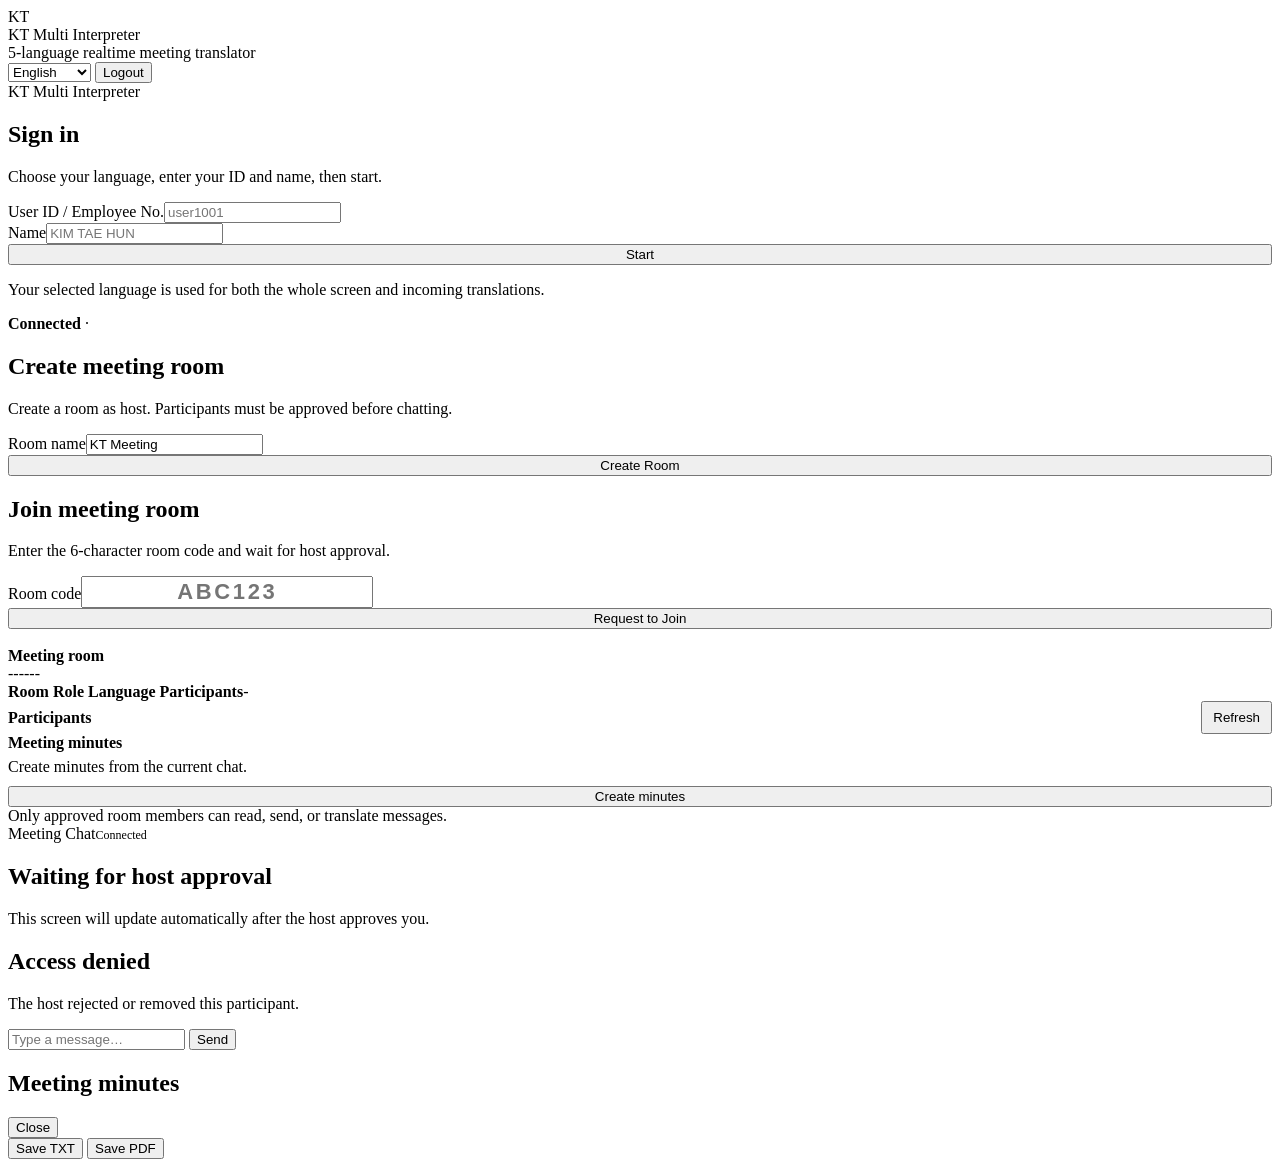
==== index.html @ 91f109a0 "Add GitHub Pages app shell" ====
<!doctype html>
<html lang="en">
<head>
<meta charset="utf-8">
<meta name="viewport" content="width=device-width,initial-scale=1">
<title>KT Multi Interpreter - Minutes</title>
<meta name="theme-color" content="#111827">
<meta name="application-name" content="KT Multi Interpreter">
<link rel="stylesheet" href="styles.css">
</head>
<body>
<div class="app">
  <header class="topbar">
    <div class="brand">
      <div class="logo">KT</div>
      <div><div class="brand-title">KT Multi Interpreter</div><div id="tagline" class="brand-sub">5-language realtime meeting translator</div></div>
    </div>
    <div class="top-actions">
      <select id="uiLang" aria-label="Language">
        <option value="en">English</option>
        <option value="ko">한국어</option>
        <option value="vi">Tiếng Việt</option>
        <option value="zh">简体中文</option>
        <option value="ja">日本語</option>
      </select>
      <button id="logoutBtn" class="btn light hidden">Logout</button>
    </div>
  </header>

  <main id="loginView" class="page">
    <section class="card login-card">
      <div class="muted">KT Multi Interpreter</div>
      <h1 id="loginTitle">Sign in</h1>
      <p id="loginDesc" class="muted">Choose your language, enter your ID and name, then start.</p>
      <div class="row"><label id="idLabel" for="loginId">User ID / Employee No.</label><input id="loginId" maxlength="40" placeholder="user1001"></div>
      <div class="row"><label id="nameLabel" for="displayName">Name</label><input id="displayName" maxlength="80" placeholder="KIM TAE HUN"></div>
      <button id="startBtn" class="btn" style="width:100%">Start</button>
      <div id="loginStatus" class="status"></div>
      <p id="loginNote" class="note">Your selected language is used for both the whole screen and incoming translations.</p>
    </section>
  </main>

  <main id="lobbyView" class="page hidden">
    <div class="profile-box"><strong id="welcomeTitle">Connected</strong> · <span id="profileText"></span></div>
    <div class="lobby-grid">
      <section class="card action-card">
        <h2 id="createTitle">Create meeting room</h2>
        <p id="createDesc">Create a room as host. Participants must be approved before chatting.</p>
        <div class="row"><label id="roomNameLabel" for="roomName">Room name</label><input id="roomName" maxlength="120" value="KT Meeting"></div>
        <button id="createBtn" class="btn blue" style="width:100%">Create Room</button>
        <div id="createStatus" class="status"></div>
      </section>
      <section class="card action-card">
        <h2 id="joinTitle">Join meeting room</h2>
        <p id="joinDesc">Enter the 6-character room code and wait for host approval.</p>
        <div class="row"><label id="codeLabel" for="roomCodeInput">Room code</label><input id="roomCodeInput" maxlength="6" style="text-transform:uppercase;letter-spacing:.12em;font-size:22px;font-weight:900;text-align:center" placeholder="ABC123"></div>
        <button id="joinBtn" class="btn green" style="width:100%">Request to Join</button>
        <div id="joinStatus" class="status"></div>
      </section>
    </div>
  </main>

  <main id="roomView" class="page hidden" style="padding-top:18px">
    <section class="card room-layout">
      <aside class="sidebar">
        <div class="side-section">
          <strong id="roomInfoTitle">Meeting room</strong>
          <div id="roomCodeOut" class="room-code">------</div>
          <div class="kv">
            <b id="roomLabel">Room</b><span id="roomNameOut"></span>
            <b id="roleLabel">Role</b><span id="roleOut"></span>
            <b id="languageLabel">Language</b><span id="languageOut"></span>
            <b id="countLabel">Participants</b><span id="countOut">-</span>
          </div>
        </div>

        <div id="hostMembersSection" class="side-section hidden">
          <div style="display:flex;justify-content:space-between;align-items:center;gap:8px">
            <strong id="participantsTitle">Participants</strong>
            <button id="refreshMembersBtn" class="btn light" style="padding:7px 10px">Refresh</button>
          </div>
          <div id="memberList"></div>
          <div id="memberStatus" class="status"></div>
        </div>

        <div id="minutesSection" class="side-section minutes-card hidden">
          <strong id="minutesTitle">Meeting minutes</strong>
          <div class="note" id="minutesNote" style="margin-top:6px">Create minutes from the current chat.</div>
          <button id="minutesBtn" class="btn blue" style="width:100%;margin-top:10px">Create minutes</button>
          <div id="minutesStatus" class="status"></div>
        </div>

        <div class="side-section">
          <div id="securityNote" class="note">Only approved room members can read, send, or translate messages.</div>
        </div>
      </aside>

      <section class="chat-pane">
        <div class="chat-head"><span id="chatTitle">Meeting Chat</span><span id="connectionText" class="muted" style="font-size:12px">Connected</span></div>

        <div id="waitingView" class="waiting hidden">
          <div class="wait-box">
            <h2 id="waitingTitle">Waiting for host approval</h2>
            <p id="waitingDesc" class="muted">This screen will update automatically after the host approves you.</p>
          </div>
        </div>

        <div id="blockedView" class="waiting hidden">
          <div class="wait-box danger-box">
            <h2 id="blockedTitle">Access denied</h2>
            <p id="blockedDesc" class="muted">The host rejected or removed this participant.</p>
          </div>
        </div>

        <div id="chat" class="chat"></div>
        <div id="composer" class="composer hidden">
          <input id="messageInput" maxlength="4000" placeholder="Type a message…">
          <button id="sendBtn" class="btn">Send</button>
        </div>
      </section>
    </section>
  </main>
</div>

<div id="minutesModal" class="minutes-modal hidden">
  <section class="minutes-panel">
    <div class="minutes-head">
      <div>
        <h2 id="minutesModalTitle">Meeting minutes</h2>
        <div id="minutesMeta" class="minutes-meta"></div>
      </div>
      <button id="minutesCloseBtn" class="minutes-close">Close</button>
    </div>
    <div id="minutesContent"></div>
    <div class="minutes-actions">
      <button id="saveTxtBtn" class="btn light">Save TXT</button>
      <button id="savePdfBtn" class="btn">Save PDF</button>
    </div>
  </section>
</div>

<script src="config.js"></script>
<script src="room.js"></script>
<script src="chat.js"></script>
<script src="app-extra.js"></script>
</body>
</html>
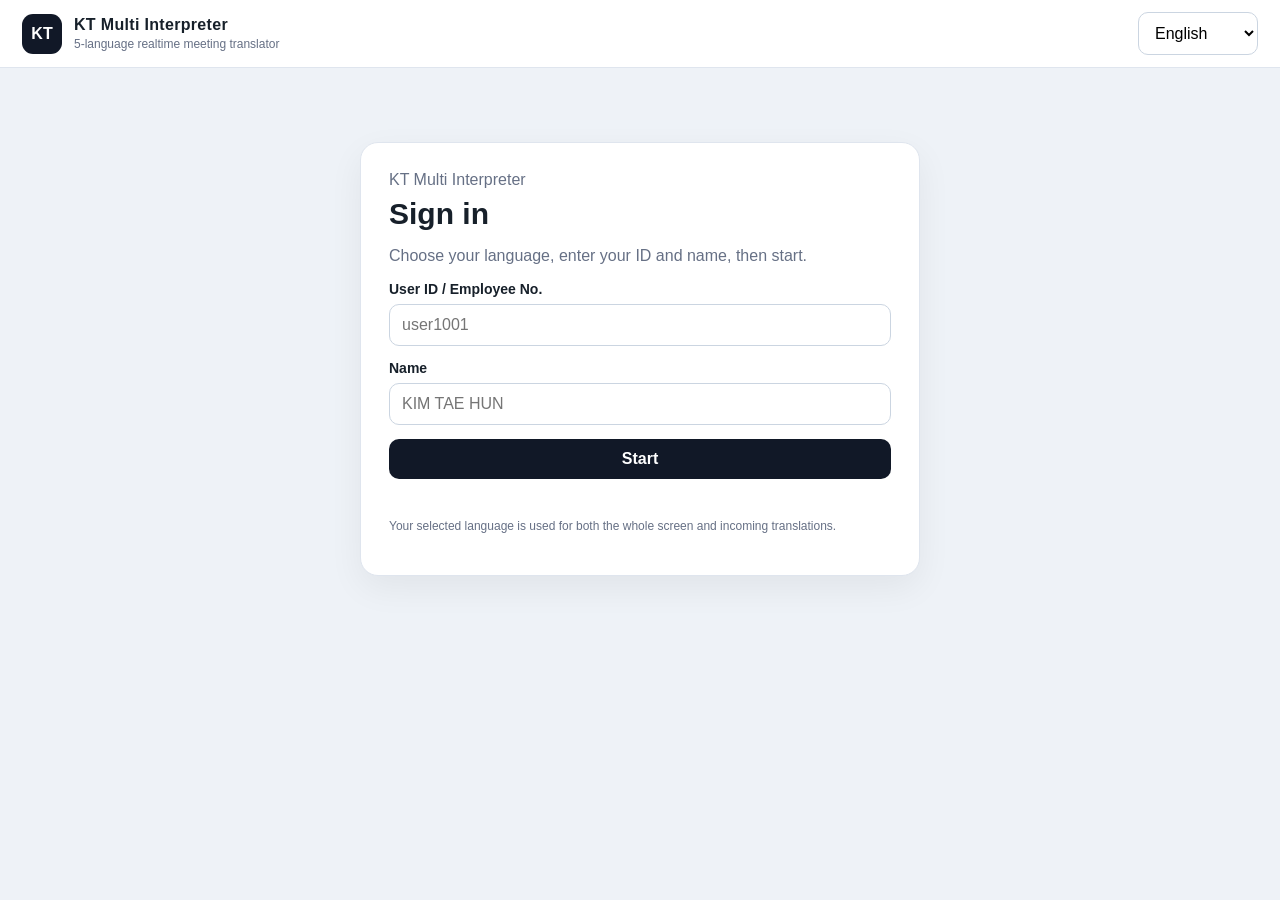
==== commit 8f465045: "Enable Android native meeting-minutes export" ====
--- a/index.html
+++ b/index.html
@@ -143,5 +143,6 @@
 <script src="room.js"></script>
 <script src="chat.js"></script>
 <script src="app-extra.js"></script>
+<script src="android-bridge.js"></script>
 </body>
 </html>
--- a/styles.css
+++ b/styles.css
@@ -0,0 +1,99 @@
+:root{font-family:Arial,"Malgun Gothic","Noto Sans KR","Noto Sans",sans-serif;background:#eef2f7;color:#17202a}
+*{box-sizing:border-box}
+body{margin:0;min-height:100vh;background:#eef2f7}
+button,input,select{font:inherit}
+button{cursor:pointer}
+.hidden{display:none!important}
+.app{min-height:100vh;display:flex;flex-direction:column}
+.topbar{height:68px;background:#fff;border-bottom:1px solid #dfe5ee;display:flex;align-items:center;justify-content:space-between;padding:0 22px;gap:16px;position:sticky;top:0;z-index:5}
+.brand{display:flex;align-items:center;gap:12px}
+.logo{width:40px;height:40px;border-radius:11px;background:#111827;color:white;display:grid;place-items:center;font-weight:900}
+.brand-title{font-weight:900;letter-spacing:.02em}
+.brand-sub{font-size:12px;color:#667085;margin-top:3px}
+.top-actions{display:flex;align-items:center;gap:8px}
+select,input{border:1px solid #cbd5e1;border-radius:10px;background:white;padding:11px 12px}
+.btn{border:0;border-radius:10px;padding:11px 15px;background:#111827;color:#fff;font-weight:800}
+.btn.light{background:#eef2f7;color:#111827}
+.btn.green{background:#087443}
+.btn.red{background:#b42318}
+.btn.blue{background:#175cd3}
+.btn:disabled{opacity:.55;cursor:not-allowed}
+.page{width:min(1180px,100%);margin:0 auto;padding:28px}
+.card{background:#fff;border:1px solid #dfe5ee;border-radius:18px;box-shadow:0 12px 35px rgba(0,0,0,.06)}
+.login-card{width:min(560px,100%);margin:46px auto;padding:28px}
+h1{font-size:30px;margin:8px 0}
+h2{font-size:20px;margin:0}
+.muted{color:#667085}
+.row{display:grid;gap:7px;margin:14px 0}
+label{font-size:14px;font-weight:800}
+.status{font-size:13px;min-height:18px;margin-top:8px}.status.ok{color:#087443}.status.err{color:#b42318}
+.profile-box{padding:14px;border-radius:12px;background:#ecfdf3;border:1px solid #abefc6;margin-bottom:16px}
+.lobby-grid{display:grid;grid-template-columns:1fr 1fr;gap:18px}
+.action-card{padding:22px}
+.action-card p{color:#667085;line-height:1.5}
+.room-layout{display:grid;grid-template-columns:320px 1fr;gap:0;min-height:calc(100vh - 124px);overflow:hidden}
+.sidebar{background:#fff;border-right:1px solid #dfe5ee;padding:18px;overflow:auto}
+.chat-pane{display:flex;flex-direction:column;min-width:0;min-height:0;background:#f4f1ea}
+.side-section{border:1px solid #e4e7ec;border-radius:14px;padding:14px;margin-bottom:14px;background:#fafbfc}
+.room-code{font-size:30px;font-weight:900;letter-spacing:.14em;color:#175cd3;text-align:center;padding:10px 0}
+.kv{display:grid;grid-template-columns:105px 1fr;gap:6px 10px;font-size:13px}.kv b{color:#475467}
+.member{border:1px solid #e4e7ec;background:#fff;border-radius:11px;padding:10px;margin-top:9px}
+.member-top{display:flex;justify-content:space-between;gap:8px;align-items:center}
+.member-meta{font-size:12px;color:#667085;margin-top:3px}
+.member-actions{display:grid;grid-template-columns:1fr 1fr;gap:7px;margin-top:8px}
+.badge{font-size:11px;border-radius:999px;padding:3px 8px;font-weight:800}
+.badge.pending{background:#fff4e5;color:#b54708}.badge.approved{background:#ecfdf3;color:#087443}
+.chat-head{height:58px;background:#fff;border-bottom:1px solid #e4e7ec;display:flex;align-items:center;justify-content:space-between;padding:0 18px;font-weight:900}
+.chat{flex:1;overflow:auto;padding:18px;min-height:420px}
+.msg{display:flex;margin:10px 0}.msg.mine{justify-content:flex-end}
+.bubble{max-width:72%;background:#fff;border-radius:14px;padding:10px 12px;box-shadow:0 1px 2px rgba(0,0,0,.08)}
+.mine .bubble{background:#fee500}
+.speaker{font-size:12px;font-weight:900;margin-bottom:4px}
+.original{font-size:11px;color:#667085;border-top:1px solid rgba(0,0,0,.1);margin-top:7px;padding-top:6px}
+.time{font-size:11px;color:#667085;margin-top:5px}
+.composer{background:#fff;border-top:1px solid #e4e7ec;padding:12px;display:grid;grid-template-columns:1fr auto;gap:8px}
+.composer input{width:100%}
+.waiting{display:grid;place-items:center;text-align:center;flex:1;padding:40px}
+.wait-box{background:#fffaeb;border:1px solid #fedf89;border-radius:16px;padding:26px;width:min(480px,90%)}
+.ok-box{background:#ecfdf3;border:1px solid #abefc6}
+.danger-box{background:#fef3f2;border:1px solid #fecdca}
+.note{font-size:12px;color:#667085;line-height:1.5}
+@media(max-width:820px){
+ .page{padding:14px}.lobby-grid{grid-template-columns:1fr}.room-layout{grid-template-columns:1fr;min-height:calc(100vh - 96px)}
+ .sidebar{border-right:0;border-bottom:1px solid #dfe5ee;max-height:360px}.chat{min-height:390px}.bubble{max-width:86%}
+ .topbar{padding:0 12px}.brand-sub{display:none}
+}
+
+.minutes-card{margin-top:14px}
+.minutes-actions{display:grid;grid-template-columns:1fr 1fr;gap:8px;margin-top:10px}
+.minutes-modal{position:fixed;inset:0;background:rgba(15,23,42,.46);z-index:1000;display:grid;place-items:center;padding:16px}
+.minutes-panel{width:min(760px,100%);max-height:90dvh;overflow:auto;background:#fff;border-radius:18px;padding:20px;box-shadow:0 20px 50px rgba(0,0,0,.25)}
+.minutes-head{display:flex;align-items:center;justify-content:space-between;gap:12px;margin-bottom:12px}
+.minutes-close{border:0;background:#eef2f7;border-radius:10px;padding:8px 11px;font-weight:800}
+.minutes-section{margin-top:16px}
+.minutes-section h3{font-size:15px;margin:0 0 7px}
+.minutes-section p,.minutes-section li{font-size:14px;line-height:1.55}
+.minutes-section ul{margin:6px 0 0;padding-left:20px}
+.minutes-meta{font-size:12px;color:#667085;line-height:1.5}
+@media(max-width:820px){
+  html,body{height:100%}
+  body{min-height:100dvh}
+  #roomView{padding-bottom:0!important}
+  .room-layout{min-height:calc(100dvh - 96px)}
+  .chat-pane{min-height:0}
+  .chat{min-height:0;flex:1}
+  .composer{
+    position:sticky;
+    bottom:0;
+    z-index:30;
+    padding:8px 10px calc(8px + env(safe-area-inset-bottom));
+    background:#fff;
+  }
+  .composer input{
+    min-width:0;
+    font-size:16px;
+    padding:12px 13px;
+  }
+  .composer .btn{white-space:nowrap;padding:11px 14px}
+  .minutes-panel{max-height:86dvh;border-radius:15px;padding:16px}
+}
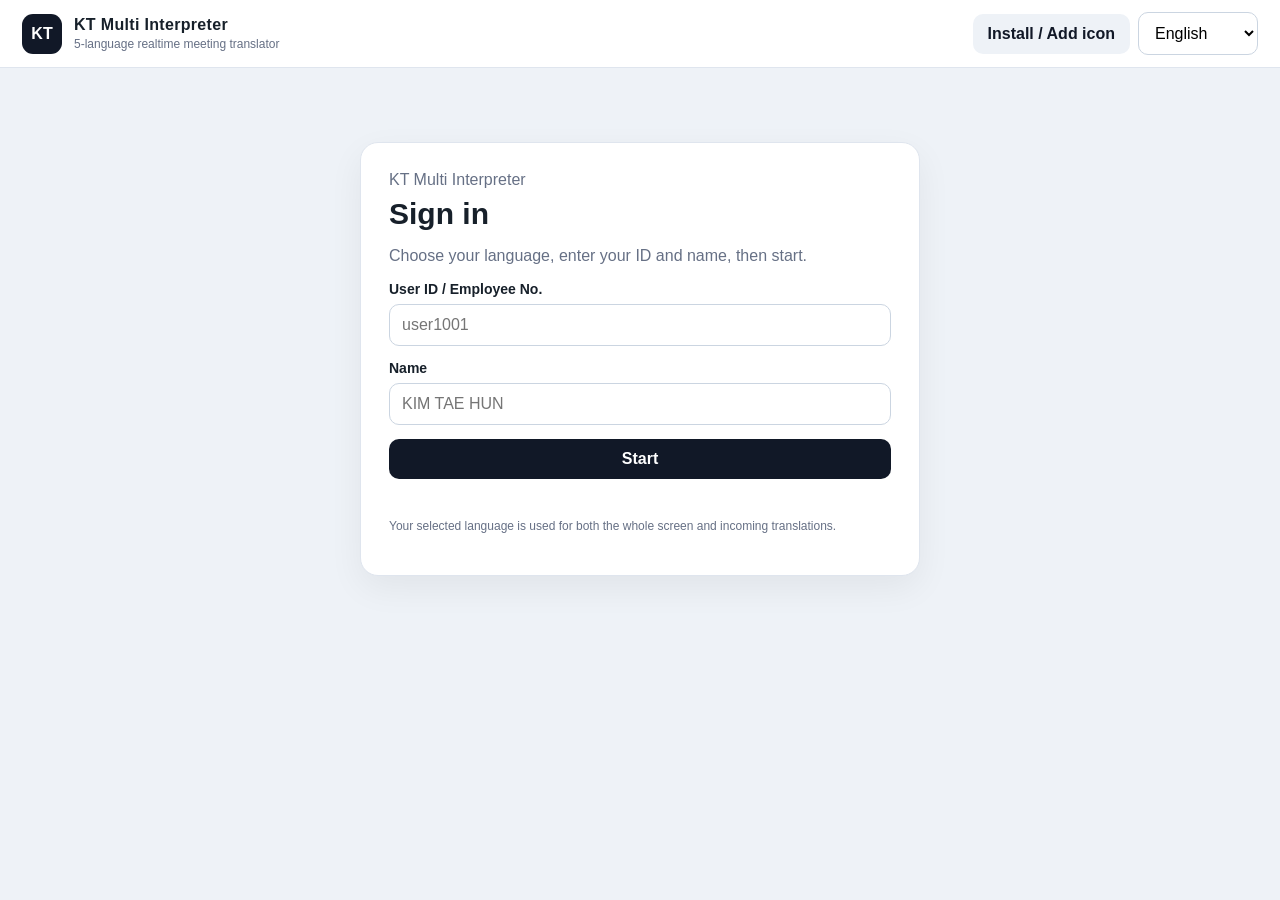
==== commit 928acb0f: "Enable installable PWA experience" ====
--- a/index.html
+++ b/index.html
@@ -2,10 +2,17 @@
 <html lang="en">
 <head>
 <meta charset="utf-8">
-<meta name="viewport" content="width=device-width,initial-scale=1">
-<title>KT Multi Interpreter - Minutes</title>
+<meta name="viewport" content="width=device-width,initial-scale=1,viewport-fit=cover">
+<title>KT Multi Interpreter</title>
 <meta name="theme-color" content="#111827">
 <meta name="application-name" content="KT Multi Interpreter">
+<meta name="mobile-web-app-capable" content="yes">
+<meta name="apple-mobile-web-app-capable" content="yes">
+<meta name="apple-mobile-web-app-status-bar-style" content="default">
+<meta name="apple-mobile-web-app-title" content="KT Interpreter">
+<link rel="manifest" href="manifest.webmanifest">
+<link rel="apple-touch-icon" href="icons/kt-icon-192.png">
+<link rel="icon" type="image/png" sizes="192x192" href="icons/kt-icon-192.png">
 <link rel="stylesheet" href="styles.css">
 </head>
 <body>
@@ -16,6 +23,7 @@
       <div><div class="brand-title">KT Multi Interpreter</div><div id="tagline" class="brand-sub">5-language realtime meeting translator</div></div>
     </div>
     <div class="top-actions">
+      <button id="installPwaBtn" class="btn light pwa-install">Install / Add icon</button>
       <select id="uiLang" aria-label="Language">
         <option value="en">English</option>
         <option value="ko">한국어</option>
@@ -139,10 +147,19 @@
   </section>
 </div>
 
+<div id="pwaHelp" class="minutes-modal hidden">
+  <section class="pwa-help-panel">
+    <h2 id="pwaHelpTitle">Install app</h2>
+    <p id="pwaHelpText" class="pwa-help-text"></p>
+    <button id="pwaHelpClose" class="btn" style="width:100%">OK</button>
+  </section>
+</div>
+
 <script src="config.js"></script>
 <script src="room.js"></script>
 <script src="chat.js"></script>
 <script src="app-extra.js"></script>
 <script src="android-bridge.js"></script>
+<script src="pwa.js"></script>
 </body>
 </html>
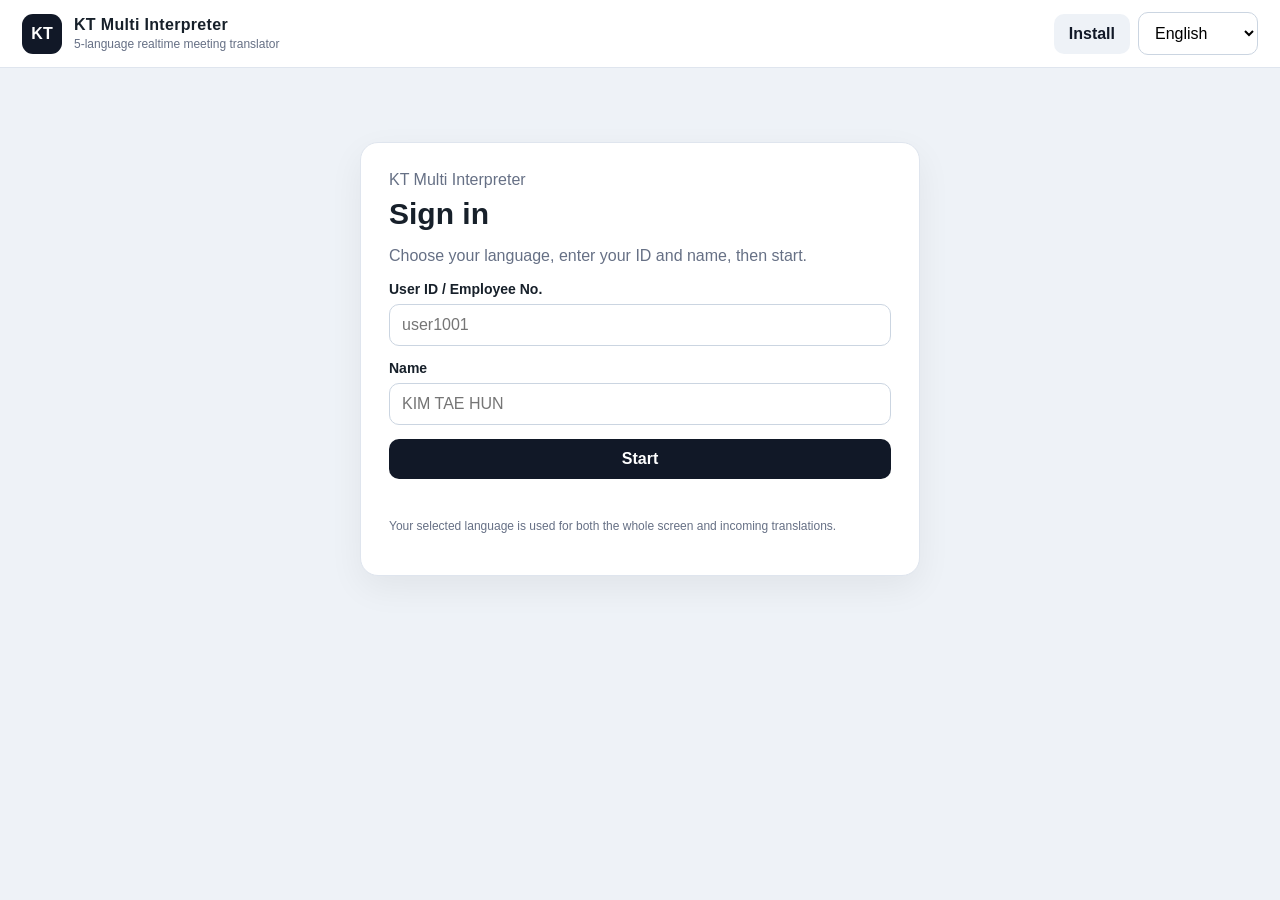
==== commit cc5f9e6b: "Fix mobile language rendering and refresh app assets" ====
--- a/index.html
+++ b/index.html
@@ -1,8 +1,10 @@
 <!doctype html>
-<html lang="en">
+<html lang="en" class="notranslate" translate="no">
 <head>
 <meta charset="utf-8">
 <meta name="viewport" content="width=device-width,initial-scale=1,viewport-fit=cover">
+<meta name="google" content="notranslate">
+<meta http-equiv="Content-Language" content="en">
 <title>KT Multi Interpreter</title>
 <meta name="theme-color" content="#111827">
 <meta name="application-name" content="KT Multi Interpreter">
@@ -10,20 +12,20 @@
 <meta name="apple-mobile-web-app-capable" content="yes">
 <meta name="apple-mobile-web-app-status-bar-style" content="default">
 <meta name="apple-mobile-web-app-title" content="KT Interpreter">
-<link rel="manifest" href="manifest.webmanifest">
+<link rel="manifest" href="manifest.webmanifest?v=20260910-3">
 <link rel="apple-touch-icon" href="icons/kt-icon-192.png">
 <link rel="icon" type="image/png" sizes="192x192" href="icons/kt-icon-192.png">
-<link rel="stylesheet" href="styles.css">
+<link rel="stylesheet" href="styles.css?v=20260910-3">
 </head>
-<body>
+<body translate="no">
 <div class="app">
   <header class="topbar">
     <div class="brand">
       <div class="logo">KT</div>
-      <div><div class="brand-title">KT Multi Interpreter</div><div id="tagline" class="brand-sub">5-language realtime meeting translator</div></div>
+      <div class="brand-copy"><div class="brand-title">KT Multi Interpreter</div><div id="tagline" class="brand-sub">5-language realtime meeting translator</div></div>
     </div>
     <div class="top-actions">
-      <button id="installPwaBtn" class="btn light pwa-install">Install / Add icon</button>
+      <button id="installPwaBtn" class="btn light pwa-install">Install</button>
       <select id="uiLang" aria-label="Language">
         <option value="en">English</option>
         <option value="ko">한국어</option>
@@ -40,8 +42,8 @@
       <div class="muted">KT Multi Interpreter</div>
       <h1 id="loginTitle">Sign in</h1>
       <p id="loginDesc" class="muted">Choose your language, enter your ID and name, then start.</p>
-      <div class="row"><label id="idLabel" for="loginId">User ID / Employee No.</label><input id="loginId" maxlength="40" placeholder="user1001"></div>
-      <div class="row"><label id="nameLabel" for="displayName">Name</label><input id="displayName" maxlength="80" placeholder="KIM TAE HUN"></div>
+      <div class="row"><label id="idLabel" for="loginId">User ID / Employee No.</label><input id="loginId" maxlength="40" autocomplete="off" placeholder="user1001"></div>
+      <div class="row"><label id="nameLabel" for="displayName">Name</label><input id="displayName" maxlength="80" autocomplete="off" placeholder="KIM TAE HUN"></div>
       <button id="startBtn" class="btn" style="width:100%">Start</button>
       <div id="loginStatus" class="status"></div>
       <p id="loginNote" class="note">Your selected language is used for both the whole screen and incoming translations.</p>
@@ -155,11 +157,11 @@
   </section>
 </div>
 
-<script src="config.js"></script>
-<script src="room.js"></script>
-<script src="chat.js"></script>
-<script src="app-extra.js"></script>
-<script src="android-bridge.js"></script>
-<script src="pwa.js"></script>
+<script src="config.js?v=20260910-3"></script>
+<script src="room.js?v=20260910-3"></script>
+<script src="chat.js?v=20260910-3"></script>
+<script src="app-extra.js?v=20260910-3"></script>
+<script src="android-bridge.js?v=20260910-3"></script>
+<script src="pwa.js?v=20260910-3"></script>
 </body>
 </html>
--- a/styles.css
+++ b/styles.css
@@ -75,6 +75,11 @@
 .minutes-section p,.minutes-section li{font-size:14px;line-height:1.55}
 .minutes-section ul{margin:6px 0 0;padding-left:20px}
 .minutes-meta{font-size:12px;color:#667085;line-height:1.5}
+.pwa-install{white-space:nowrap}
+.pwa-help-panel{width:min(460px,100%);background:#fff;border-radius:18px;padding:22px;box-shadow:0 20px 50px rgba(0,0,0,.25)}
+.pwa-help-panel h2{margin:0 0 10px}
+.pwa-help-text{font-size:14px;line-height:1.7;color:#475467;white-space:pre-line}
+@media(display-mode:standalone){.pwa-install{display:none!important}}
 @media(max-width:820px){
   html,body{height:100%}
   body{min-height:100dvh}
@@ -96,4 +101,14 @@
   }
   .composer .btn{white-space:nowrap;padding:11px 14px}
   .minutes-panel{max-height:86dvh;border-radius:15px;padding:16px}
+  .top-actions{gap:5px}
+  .top-actions select{max-width:112px;padding:9px 8px}
+  .pwa-install{padding:9px 10px;font-size:12px}
+  .brand-title{font-size:14px}
 }
+@media(max-width:560px){
+  .topbar{height:auto;min-height:68px;align-items:flex-start;padding-top:10px;padding-bottom:10px}
+  .top-actions{flex-wrap:wrap;justify-content:flex-end}
+  .brand{min-width:0}
+  .brand-title{max-width:130px;line-height:1.15}
+}
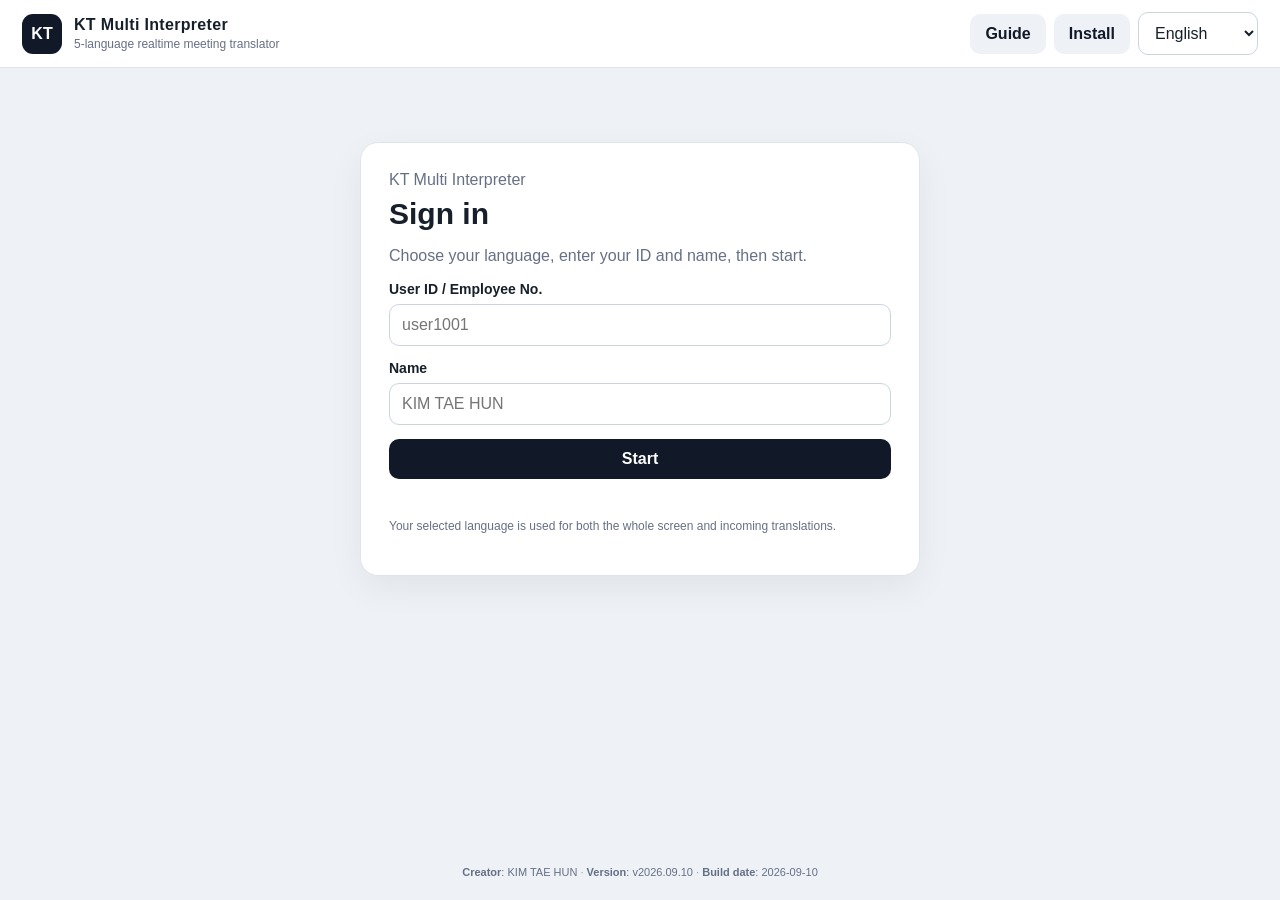
==== commit 4fc9ad10: "Add creator/version/build date and multilingual guide UI" ====
--- a/index.html
+++ b/index.html
@@ -12,10 +12,13 @@
 <meta name="apple-mobile-web-app-capable" content="yes">
 <meta name="apple-mobile-web-app-status-bar-style" content="default">
 <meta name="apple-mobile-web-app-title" content="KT Interpreter">
-<link rel="manifest" href="manifest.webmanifest?v=20260910-3">
+<link rel="manifest" href="manifest.webmanifest?v=20260910-4">
 <link rel="apple-touch-icon" href="icons/kt-icon-192.png">
 <link rel="icon" type="image/png" sizes="192x192" href="icons/kt-icon-192.png">
-<link rel="stylesheet" href="styles.css?v=20260910-3">
+<link rel="stylesheet" href="styles.css?v=20260910-4">
+<style>
+.app-footer{margin-top:auto;padding:12px 16px 18px;text-align:center;color:#667085;font-size:11px;line-height:1.7}.app-footer span+span:before{content:' · ';color:#98a2b3}.guide-panel{width:min(720px,100%);max-height:88dvh;overflow:auto;background:#fff;border-radius:18px;padding:22px;box-shadow:0 20px 50px rgba(0,0,0,.25)}.guide-head{display:flex;align-items:center;justify-content:space-between;gap:12px;margin-bottom:10px}.guide-content h3{font-size:15px;margin:18px 0 6px}.guide-content p{font-size:14px;color:#475467;line-height:1.65;margin:0}.guide-btn{white-space:nowrap}@media(max-width:560px){.guide-btn{height:40px;padding:8px 9px;font-size:12px}.top-actions{gap:4px}.top-actions select{width:86px;max-width:86px}.pwa-install{padding:8px 8px}.app-footer{font-size:10px;padding:10px 8px 14px}.app-footer span{display:inline}.guide-panel{padding:18px;border-radius:15px}.guide-content h3{font-size:14px}.guide-content p{font-size:13px}}
+</style>
 </head>
 <body translate="no">
 <div class="app">
@@ -25,6 +28,7 @@
       <div class="brand-copy"><div class="brand-title">KT Multi Interpreter</div><div id="tagline" class="brand-sub">5-language realtime meeting translator</div></div>
     </div>
     <div class="top-actions">
+      <button id="guideBtn" class="btn light guide-btn">Guide</button>
       <button id="installPwaBtn" class="btn light pwa-install">Install</button>
       <select id="uiLang" aria-label="Language">
         <option value="en">English</option>
@@ -83,85 +87,40 @@
             <b id="countLabel">Participants</b><span id="countOut">-</span>
           </div>
         </div>
-
         <div id="hostMembersSection" class="side-section hidden">
-          <div style="display:flex;justify-content:space-between;align-items:center;gap:8px">
-            <strong id="participantsTitle">Participants</strong>
-            <button id="refreshMembersBtn" class="btn light" style="padding:7px 10px">Refresh</button>
-          </div>
-          <div id="memberList"></div>
-          <div id="memberStatus" class="status"></div>
+          <div style="display:flex;justify-content:space-between;align-items:center;gap:8px"><strong id="participantsTitle">Participants</strong><button id="refreshMembersBtn" class="btn light" style="padding:7px 10px">Refresh</button></div>
+          <div id="memberList"></div><div id="memberStatus" class="status"></div>
         </div>
-
-        <div id="minutesSection" class="side-section minutes-card hidden">
-          <strong id="minutesTitle">Meeting minutes</strong>
-          <div class="note" id="minutesNote" style="margin-top:6px">Create minutes from the current chat.</div>
-          <button id="minutesBtn" class="btn blue" style="width:100%;margin-top:10px">Create minutes</button>
-          <div id="minutesStatus" class="status"></div>
-        </div>
-
-        <div class="side-section">
-          <div id="securityNote" class="note">Only approved room members can read, send, or translate messages.</div>
-        </div>
+        <div id="minutesSection" class="side-section minutes-card hidden"><strong id="minutesTitle">Meeting minutes</strong><div class="note" id="minutesNote" style="margin-top:6px">Create minutes from the current chat.</div><button id="minutesBtn" class="btn blue" style="width:100%;margin-top:10px">Create minutes</button><div id="minutesStatus" class="status"></div></div>
+        <div class="side-section"><div id="securityNote" class="note">Only approved room members can read, send, or translate messages.</div></div>
       </aside>
-
       <section class="chat-pane">
         <div class="chat-head"><span id="chatTitle">Meeting Chat</span><span id="connectionText" class="muted" style="font-size:12px">Connected</span></div>
-
-        <div id="waitingView" class="waiting hidden">
-          <div class="wait-box">
-            <h2 id="waitingTitle">Waiting for host approval</h2>
-            <p id="waitingDesc" class="muted">This screen will update automatically after the host approves you.</p>
-          </div>
-        </div>
-
-        <div id="blockedView" class="waiting hidden">
-          <div class="wait-box danger-box">
-            <h2 id="blockedTitle">Access denied</h2>
-            <p id="blockedDesc" class="muted">The host rejected or removed this participant.</p>
-          </div>
-        </div>
-
+        <div id="waitingView" class="waiting hidden"><div class="wait-box"><h2 id="waitingTitle">Waiting for host approval</h2><p id="waitingDesc" class="muted">This screen will update automatically after the host approves you.</p></div></div>
+        <div id="blockedView" class="waiting hidden"><div class="wait-box danger-box"><h2 id="blockedTitle">Access denied</h2><p id="blockedDesc" class="muted">The host rejected or removed this participant.</p></div></div>
         <div id="chat" class="chat"></div>
-        <div id="composer" class="composer hidden">
-          <input id="messageInput" maxlength="4000" placeholder="Type a message…">
-          <button id="sendBtn" class="btn">Send</button>
-        </div>
+        <div id="composer" class="composer hidden"><input id="messageInput" maxlength="4000" placeholder="Type a message…"><button id="sendBtn" class="btn">Send</button></div>
       </section>
     </section>
   </main>
+
+  <footer class="app-footer" aria-label="Application information">
+    <span><b id="appCreatorLabel">Creator</b>: <span id="appCreator">KIM TAE HUN</span></span>
+    <span><b id="appVersionLabel">Version</b>: <span id="appVersion">v2026.09.10</span></span>
+    <span><b id="appDateLabel">Build date</b>: <span id="appDate">2026-09-10</span></span>
+  </footer>
 </div>
 
-<div id="minutesModal" class="minutes-modal hidden">
-  <section class="minutes-panel">
-    <div class="minutes-head">
-      <div>
-        <h2 id="minutesModalTitle">Meeting minutes</h2>
-        <div id="minutesMeta" class="minutes-meta"></div>
-      </div>
-      <button id="minutesCloseBtn" class="minutes-close">Close</button>
-    </div>
-    <div id="minutesContent"></div>
-    <div class="minutes-actions">
-      <button id="saveTxtBtn" class="btn light">Save TXT</button>
-      <button id="savePdfBtn" class="btn">Save PDF</button>
-    </div>
-  </section>
-</div>
+<div id="minutesModal" class="minutes-modal hidden"><section class="minutes-panel"><div class="minutes-head"><div><h2 id="minutesModalTitle">Meeting minutes</h2><div id="minutesMeta" class="minutes-meta"></div></div><button id="minutesCloseBtn" class="minutes-close">Close</button></div><div id="minutesContent"></div><div class="minutes-actions"><button id="saveTxtBtn" class="btn light">Save TXT</button><button id="savePdfBtn" class="btn">Save PDF</button></div></section></div>
+<div id="pwaHelp" class="minutes-modal hidden"><section class="pwa-help-panel"><h2 id="pwaHelpTitle">Install app</h2><p id="pwaHelpText" class="pwa-help-text"></p><button id="pwaHelpClose" class="btn" style="width:100%">OK</button></section></div>
+<div id="guideModal" class="minutes-modal hidden"><section class="guide-panel"><div class="guide-head"><h2 id="guideTitle">Connection & Usage Guide</h2><button id="guideClose" class="minutes-close">Close</button></div><div id="guideContent" class="guide-content"></div></section></div>
 
-<div id="pwaHelp" class="minutes-modal hidden">
-  <section class="pwa-help-panel">
-    <h2 id="pwaHelpTitle">Install app</h2>
-    <p id="pwaHelpText" class="pwa-help-text"></p>
-    <button id="pwaHelpClose" class="btn" style="width:100%">OK</button>
-  </section>
-</div>
-
-<script src="config.js?v=20260910-3"></script>
-<script src="room.js?v=20260910-3"></script>
-<script src="chat.js?v=20260910-3"></script>
-<script src="app-extra.js?v=20260910-3"></script>
-<script src="android-bridge.js?v=20260910-3"></script>
-<script src="pwa.js?v=20260910-3"></script>
+<script src="config.js?v=20260910-4"></script>
+<script src="room.js?v=20260910-4"></script>
+<script src="chat.js?v=20260910-4"></script>
+<script src="app-extra.js?v=20260910-4"></script>
+<script src="android-bridge.js?v=20260910-4"></script>
+<script src="pwa.js?v=20260910-4"></script>
+<script src="ui-info.js?v=20260910-4"></script>
 </body>
 </html>
--- a/styles.css
+++ b/styles.css
@@ -1,17 +1,18 @@
 :root{font-family:Arial,"Malgun Gothic","Noto Sans KR","Noto Sans",sans-serif;background:#eef2f7;color:#17202a}
 *{box-sizing:border-box}
-body{margin:0;min-height:100vh;background:#eef2f7}
+body{margin:0;min-height:100vh;background:#eef2f7;-webkit-text-size-adjust:100%;text-size-adjust:100%}
 button,input,select{font:inherit}
 button{cursor:pointer}
 .hidden{display:none!important}
 .app{min-height:100vh;display:flex;flex-direction:column}
-.topbar{height:68px;background:#fff;border-bottom:1px solid #dfe5ee;display:flex;align-items:center;justify-content:space-between;padding:0 22px;gap:16px;position:sticky;top:0;z-index:5}
-.brand{display:flex;align-items:center;gap:12px}
-.logo{width:40px;height:40px;border-radius:11px;background:#111827;color:white;display:grid;place-items:center;font-weight:900}
-.brand-title{font-weight:900;letter-spacing:.02em}
+.topbar{min-height:68px;background:#fff;border-bottom:1px solid #dfe5ee;display:flex;align-items:center;justify-content:space-between;padding:0 22px;gap:16px;position:sticky;top:0;z-index:5}
+.brand{display:flex;align-items:center;gap:12px;min-width:0}
+.brand-copy{min-width:0}
+.logo{width:40px;height:40px;min-width:40px;border-radius:11px;background:#111827;color:white;display:grid;place-items:center;font-weight:900}
+.brand-title{font-weight:900;letter-spacing:.02em;white-space:nowrap}
 .brand-sub{font-size:12px;color:#667085;margin-top:3px}
-.top-actions{display:flex;align-items:center;gap:8px}
-select,input{border:1px solid #cbd5e1;border-radius:10px;background:white;padding:11px 12px}
+.top-actions{display:flex;align-items:center;gap:8px;flex-shrink:0}
+select,input{border:1px solid #cbd5e1;border-radius:10px;background:white;padding:11px 12px;color:#17202a}
 .btn{border:0;border-radius:10px;padding:11px 15px;background:#111827;color:#fff;font-weight:800}
 .btn.light{background:#eef2f7;color:#111827}
 .btn.green{background:#087443}
@@ -58,12 +59,6 @@
 .ok-box{background:#ecfdf3;border:1px solid #abefc6}
 .danger-box{background:#fef3f2;border:1px solid #fecdca}
 .note{font-size:12px;color:#667085;line-height:1.5}
-@media(max-width:820px){
- .page{padding:14px}.lobby-grid{grid-template-columns:1fr}.room-layout{grid-template-columns:1fr;min-height:calc(100vh - 96px)}
- .sidebar{border-right:0;border-bottom:1px solid #dfe5ee;max-height:360px}.chat{min-height:390px}.bubble{max-width:86%}
- .topbar{padding:0 12px}.brand-sub{display:none}
-}
-
 .minutes-card{margin-top:14px}
 .minutes-actions{display:grid;grid-template-columns:1fr 1fr;gap:8px;margin-top:10px}
 .minutes-modal{position:fixed;inset:0;background:rgba(15,23,42,.46);z-index:1000;display:grid;place-items:center;padding:16px}
@@ -80,35 +75,42 @@
 .pwa-help-panel h2{margin:0 0 10px}
 .pwa-help-text{font-size:14px;line-height:1.7;color:#475467;white-space:pre-line}
 @media(display-mode:standalone){.pwa-install{display:none!important}}
+
 @media(max-width:820px){
-  html,body{height:100%}
-  body{min-height:100dvh}
-  #roomView{padding-bottom:0!important}
-  .room-layout{min-height:calc(100dvh - 96px)}
-  .chat-pane{min-height:0}
-  .chat{min-height:0;flex:1}
-  .composer{
-    position:sticky;
-    bottom:0;
-    z-index:30;
-    padding:8px 10px calc(8px + env(safe-area-inset-bottom));
-    background:#fff;
-  }
-  .composer input{
-    min-width:0;
-    font-size:16px;
-    padding:12px 13px;
-  }
-  .composer .btn{white-space:nowrap;padding:11px 14px}
-  .minutes-panel{max-height:86dvh;border-radius:15px;padding:16px}
-  .top-actions{gap:5px}
-  .top-actions select{max-width:112px;padding:9px 8px}
-  .pwa-install{padding:9px 10px;font-size:12px}
-  .brand-title{font-size:14px}
+ html,body{height:100%}
+ body{min-height:100dvh}
+ .page{padding:14px}
+ .lobby-grid{grid-template-columns:1fr}
+ .room-layout{grid-template-columns:1fr;min-height:calc(100dvh - 88px)}
+ .sidebar{border-right:0;border-bottom:1px solid #dfe5ee;max-height:360px}
+ .chat{min-height:0;flex:1}
+ .bubble{max-width:86%}
+ .brand-sub{display:none}
+ #roomView{padding-bottom:0!important}
+ .chat-pane{min-height:0}
+ .composer{position:sticky;bottom:0;z-index:30;padding:8px 10px calc(8px + env(safe-area-inset-bottom));background:#fff}
+ .composer input{min-width:0;font-size:16px;padding:12px 13px}
+ .composer .btn{white-space:nowrap;padding:11px 14px}
+ .minutes-panel{max-height:86dvh;border-radius:15px;padding:16px}
 }
+
 @media(max-width:560px){
-  .topbar{height:auto;min-height:68px;align-items:flex-start;padding-top:10px;padding-bottom:10px}
-  .top-actions{flex-wrap:wrap;justify-content:flex-end}
-  .brand{min-width:0}
-  .brand-title{max-width:130px;line-height:1.15}
+ .topbar{height:64px;min-height:64px;align-items:center;padding:8px 10px;gap:8px}
+ .brand{gap:8px;flex:1;overflow:hidden}
+ .logo{width:36px;height:36px;min-width:36px;border-radius:10px;font-size:14px}
+ .brand-title{font-size:14px;line-height:1;max-width:none;overflow:hidden;text-overflow:ellipsis;white-space:nowrap}
+ .top-actions{gap:6px;flex-wrap:nowrap}
+ .top-actions select{width:96px;max-width:96px;height:40px;padding:8px 28px 8px 8px;font-size:14px}
+ .pwa-install{height:40px;padding:8px 10px;font-size:13px;min-width:auto}
+ .page{padding:12px}
+ .login-card{margin:22px auto;padding:22px 18px;border-radius:16px}
+ h1{font-size:28px}
+ .login-card input{width:100%;font-size:16px;min-height:48px}
+ .login-card .btn{min-height:48px;font-size:16px}
 }
+
+@media(max-width:390px){
+ .brand-title{max-width:112px}
+ .top-actions select{width:88px;max-width:88px}
+ .pwa-install{padding:8px;font-size:12px}
+}
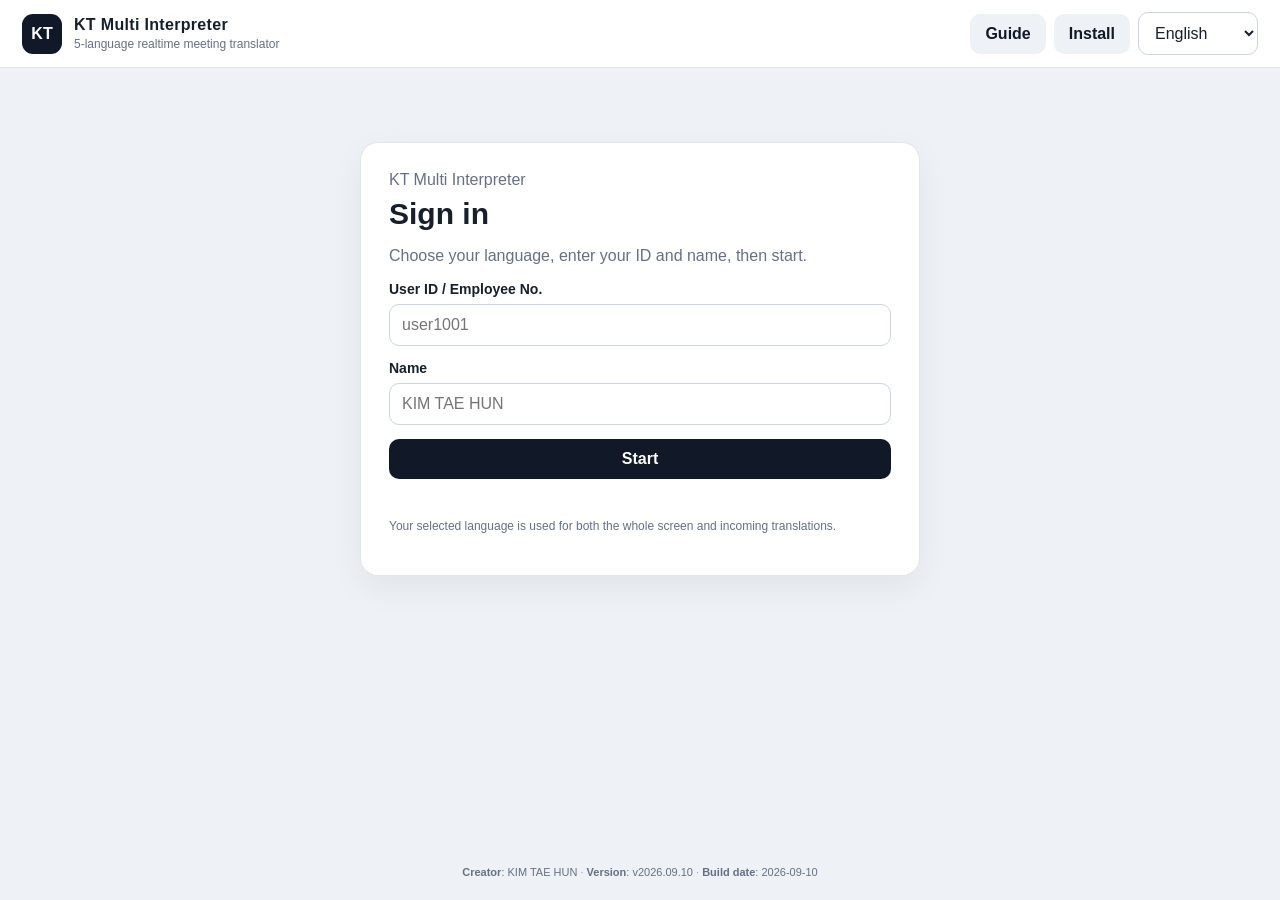
==== commit 46e596d8: "Add monthly usage and cost dashboard" ====
--- a/index.html
+++ b/index.html
@@ -1,126 +1,17 @@
 <!doctype html>
 <html lang="en" class="notranslate" translate="no">
 <head>
-<meta charset="utf-8">
-<meta name="viewport" content="width=device-width,initial-scale=1,viewport-fit=cover">
-<meta name="google" content="notranslate">
-<meta http-equiv="Content-Language" content="en">
-<title>KT Multi Interpreter</title>
-<meta name="theme-color" content="#111827">
-<meta name="application-name" content="KT Multi Interpreter">
-<meta name="mobile-web-app-capable" content="yes">
-<meta name="apple-mobile-web-app-capable" content="yes">
-<meta name="apple-mobile-web-app-status-bar-style" content="default">
-<meta name="apple-mobile-web-app-title" content="KT Interpreter">
-<link rel="manifest" href="manifest.webmanifest?v=20260910-4">
-<link rel="apple-touch-icon" href="icons/kt-icon-192.png">
-<link rel="icon" type="image/png" sizes="192x192" href="icons/kt-icon-192.png">
-<link rel="stylesheet" href="styles.css?v=20260910-4">
+<meta charset="utf-8"><meta name="viewport" content="width=device-width,initial-scale=1,viewport-fit=cover"><meta name="google" content="notranslate"><meta http-equiv="Content-Language" content="en">
+<title>KT Multi Interpreter</title><meta name="theme-color" content="#111827"><meta name="application-name" content="KT Multi Interpreter"><meta name="mobile-web-app-capable" content="yes"><meta name="apple-mobile-web-app-capable" content="yes"><meta name="apple-mobile-web-app-status-bar-style" content="default"><meta name="apple-mobile-web-app-title" content="KT Interpreter">
+<link rel="manifest" href="manifest.webmanifest?v=20260910-5"><link rel="apple-touch-icon" href="icons/kt-icon-192.png"><link rel="icon" type="image/png" sizes="192x192" href="icons/kt-icon-192.png"><link rel="stylesheet" href="styles.css?v=20260910-5">
 <style>
-.app-footer{margin-top:auto;padding:12px 16px 18px;text-align:center;color:#667085;font-size:11px;line-height:1.7}.app-footer span+span:before{content:' · ';color:#98a2b3}.guide-panel{width:min(720px,100%);max-height:88dvh;overflow:auto;background:#fff;border-radius:18px;padding:22px;box-shadow:0 20px 50px rgba(0,0,0,.25)}.guide-head{display:flex;align-items:center;justify-content:space-between;gap:12px;margin-bottom:10px}.guide-content h3{font-size:15px;margin:18px 0 6px}.guide-content p{font-size:14px;color:#475467;line-height:1.65;margin:0}.guide-btn{white-space:nowrap}@media(max-width:560px){.guide-btn{height:40px;padding:8px 9px;font-size:12px}.top-actions{gap:4px}.top-actions select{width:86px;max-width:86px}.pwa-install{padding:8px 8px}.app-footer{font-size:10px;padding:10px 8px 14px}.app-footer span{display:inline}.guide-panel{padding:18px;border-radius:15px}.guide-content h3{font-size:14px}.guide-content p{font-size:13px}}
-</style>
-</head>
-<body translate="no">
-<div class="app">
-  <header class="topbar">
-    <div class="brand">
-      <div class="logo">KT</div>
-      <div class="brand-copy"><div class="brand-title">KT Multi Interpreter</div><div id="tagline" class="brand-sub">5-language realtime meeting translator</div></div>
-    </div>
-    <div class="top-actions">
-      <button id="guideBtn" class="btn light guide-btn">Guide</button>
-      <button id="installPwaBtn" class="btn light pwa-install">Install</button>
-      <select id="uiLang" aria-label="Language">
-        <option value="en">English</option>
-        <option value="ko">한국어</option>
-        <option value="vi">Tiếng Việt</option>
-        <option value="zh">简体中文</option>
-        <option value="ja">日本語</option>
-      </select>
-      <button id="logoutBtn" class="btn light hidden">Logout</button>
-    </div>
-  </header>
-
-  <main id="loginView" class="page">
-    <section class="card login-card">
-      <div class="muted">KT Multi Interpreter</div>
-      <h1 id="loginTitle">Sign in</h1>
-      <p id="loginDesc" class="muted">Choose your language, enter your ID and name, then start.</p>
-      <div class="row"><label id="idLabel" for="loginId">User ID / Employee No.</label><input id="loginId" maxlength="40" autocomplete="off" placeholder="user1001"></div>
-      <div class="row"><label id="nameLabel" for="displayName">Name</label><input id="displayName" maxlength="80" autocomplete="off" placeholder="KIM TAE HUN"></div>
-      <button id="startBtn" class="btn" style="width:100%">Start</button>
-      <div id="loginStatus" class="status"></div>
-      <p id="loginNote" class="note">Your selected language is used for both the whole screen and incoming translations.</p>
-    </section>
-  </main>
-
-  <main id="lobbyView" class="page hidden">
-    <div class="profile-box"><strong id="welcomeTitle">Connected</strong> · <span id="profileText"></span></div>
-    <div class="lobby-grid">
-      <section class="card action-card">
-        <h2 id="createTitle">Create meeting room</h2>
-        <p id="createDesc">Create a room as host. Participants must be approved before chatting.</p>
-        <div class="row"><label id="roomNameLabel" for="roomName">Room name</label><input id="roomName" maxlength="120" value="KT Meeting"></div>
-        <button id="createBtn" class="btn blue" style="width:100%">Create Room</button>
-        <div id="createStatus" class="status"></div>
-      </section>
-      <section class="card action-card">
-        <h2 id="joinTitle">Join meeting room</h2>
-        <p id="joinDesc">Enter the 6-character room code and wait for host approval.</p>
-        <div class="row"><label id="codeLabel" for="roomCodeInput">Room code</label><input id="roomCodeInput" maxlength="6" style="text-transform:uppercase;letter-spacing:.12em;font-size:22px;font-weight:900;text-align:center" placeholder="ABC123"></div>
-        <button id="joinBtn" class="btn green" style="width:100%">Request to Join</button>
-        <div id="joinStatus" class="status"></div>
-      </section>
-    </div>
-  </main>
-
-  <main id="roomView" class="page hidden" style="padding-top:18px">
-    <section class="card room-layout">
-      <aside class="sidebar">
-        <div class="side-section">
-          <strong id="roomInfoTitle">Meeting room</strong>
-          <div id="roomCodeOut" class="room-code">------</div>
-          <div class="kv">
-            <b id="roomLabel">Room</b><span id="roomNameOut"></span>
-            <b id="roleLabel">Role</b><span id="roleOut"></span>
-            <b id="languageLabel">Language</b><span id="languageOut"></span>
-            <b id="countLabel">Participants</b><span id="countOut">-</span>
-          </div>
-        </div>
-        <div id="hostMembersSection" class="side-section hidden">
-          <div style="display:flex;justify-content:space-between;align-items:center;gap:8px"><strong id="participantsTitle">Participants</strong><button id="refreshMembersBtn" class="btn light" style="padding:7px 10px">Refresh</button></div>
-          <div id="memberList"></div><div id="memberStatus" class="status"></div>
-        </div>
-        <div id="minutesSection" class="side-section minutes-card hidden"><strong id="minutesTitle">Meeting minutes</strong><div class="note" id="minutesNote" style="margin-top:6px">Create minutes from the current chat.</div><button id="minutesBtn" class="btn blue" style="width:100%;margin-top:10px">Create minutes</button><div id="minutesStatus" class="status"></div></div>
-        <div class="side-section"><div id="securityNote" class="note">Only approved room members can read, send, or translate messages.</div></div>
-      </aside>
-      <section class="chat-pane">
-        <div class="chat-head"><span id="chatTitle">Meeting Chat</span><span id="connectionText" class="muted" style="font-size:12px">Connected</span></div>
-        <div id="waitingView" class="waiting hidden"><div class="wait-box"><h2 id="waitingTitle">Waiting for host approval</h2><p id="waitingDesc" class="muted">This screen will update automatically after the host approves you.</p></div></div>
-        <div id="blockedView" class="waiting hidden"><div class="wait-box danger-box"><h2 id="blockedTitle">Access denied</h2><p id="blockedDesc" class="muted">The host rejected or removed this participant.</p></div></div>
-        <div id="chat" class="chat"></div>
-        <div id="composer" class="composer hidden"><input id="messageInput" maxlength="4000" placeholder="Type a message…"><button id="sendBtn" class="btn">Send</button></div>
-      </section>
-    </section>
-  </main>
-
-  <footer class="app-footer" aria-label="Application information">
-    <span><b id="appCreatorLabel">Creator</b>: <span id="appCreator">KIM TAE HUN</span></span>
-    <span><b id="appVersionLabel">Version</b>: <span id="appVersion">v2026.09.10</span></span>
-    <span><b id="appDateLabel">Build date</b>: <span id="appDate">2026-09-10</span></span>
-  </footer>
-</div>
-
-<div id="minutesModal" class="minutes-modal hidden"><section class="minutes-panel"><div class="minutes-head"><div><h2 id="minutesModalTitle">Meeting minutes</h2><div id="minutesMeta" class="minutes-meta"></div></div><button id="minutesCloseBtn" class="minutes-close">Close</button></div><div id="minutesContent"></div><div class="minutes-actions"><button id="saveTxtBtn" class="btn light">Save TXT</button><button id="savePdfBtn" class="btn">Save PDF</button></div></section></div>
-<div id="pwaHelp" class="minutes-modal hidden"><section class="pwa-help-panel"><h2 id="pwaHelpTitle">Install app</h2><p id="pwaHelpText" class="pwa-help-text"></p><button id="pwaHelpClose" class="btn" style="width:100%">OK</button></section></div>
-<div id="guideModal" class="minutes-modal hidden"><section class="guide-panel"><div class="guide-head"><h2 id="guideTitle">Connection & Usage Guide</h2><button id="guideClose" class="minutes-close">Close</button></div><div id="guideContent" class="guide-content"></div></section></div>
-
-<script src="config.js?v=20260910-4"></script>
-<script src="room.js?v=20260910-4"></script>
-<script src="chat.js?v=20260910-4"></script>
-<script src="app-extra.js?v=20260910-4"></script>
-<script src="android-bridge.js?v=20260910-4"></script>
-<script src="pwa.js?v=20260910-4"></script>
-<script src="ui-info.js?v=20260910-4"></script>
-</body>
-</html>+.app-footer{margin-top:auto;padding:12px 16px 18px;text-align:center;color:#667085;font-size:11px;line-height:1.7}.app-footer span+span:before{content:' · ';color:#98a2b3}.guide-panel{width:min(720px,100%);max-height:88dvh;overflow:auto;background:#fff;border-radius:18px;padding:22px;box-shadow:0 20px 50px rgba(0,0,0,.25)}.guide-head{display:flex;align-items:center;justify-content:space-between;gap:12px;margin-bottom:10px}.guide-content h3{font-size:15px;margin:18px 0 6px}.guide-content p{font-size:14px;color:#475467;line-height:1.65;margin:0}.guide-btn{white-space:nowrap}.cost-grid{display:grid;grid-template-columns:repeat(2,1fr);gap:10px;margin-top:12px}.cost-box{background:#f8fafc;border:1px solid #e5e7eb;border-radius:12px;padding:12px}.cost-box small{display:block;color:#667085;font-size:11px}.cost-box strong{display:block;margin-top:4px;font-size:18px}.cost-note{font-size:11px;color:#667085;line-height:1.5;margin-top:10px}@media(max-width:560px){.guide-btn{height:40px;padding:8px 9px;font-size:12px}.top-actions{gap:4px}.top-actions select{width:86px;max-width:86px}.pwa-install{padding:8px}.app-footer{font-size:10px;padding:10px 8px 14px}.guide-panel{padding:18px;border-radius:15px}.guide-content h3{font-size:14px}.guide-content p{font-size:13px}}
+</style></head>
+<body translate="no"><div class="app">
+<header class="topbar"><div class="brand"><div class="logo">KT</div><div class="brand-copy"><div class="brand-title">KT Multi Interpreter</div><div id="tagline" class="brand-sub">5-language realtime meeting translator</div></div></div><div class="top-actions"><button id="guideBtn" class="btn light guide-btn">Guide</button><button id="installPwaBtn" class="btn light pwa-install">Install</button><select id="uiLang" aria-label="Language"><option value="en">English</option><option value="ko">한국어</option><option value="vi">Tiếng Việt</option><option value="zh">简体中文</option><option value="ja">日本語</option></select><button id="logoutBtn" class="btn light hidden">Logout</button></div></header>
+<main id="loginView" class="page"><section class="card login-card"><div class="muted">KT Multi Interpreter</div><h1 id="loginTitle">Sign in</h1><p id="loginDesc" class="muted">Choose your language, enter your ID and name, then start.</p><div class="row"><label id="idLabel" for="loginId">User ID / Employee No.</label><input id="loginId" maxlength="40" autocomplete="off" placeholder="user1001"></div><div class="row"><label id="nameLabel" for="displayName">Name</label><input id="displayName" maxlength="80" autocomplete="off" placeholder="KIM TAE HUN"></div><button id="startBtn" class="btn" style="width:100%">Start</button><div id="loginStatus" class="status"></div><p id="loginNote" class="note">Your selected language is used for both the whole screen and incoming translations.</p></section></main>
+<main id="lobbyView" class="page hidden"><div class="profile-box"><strong id="welcomeTitle">Connected</strong> · <span id="profileText"></span></div><div class="lobby-grid"><section class="card action-card"><h2 id="createTitle">Create meeting room</h2><p id="createDesc">Create a room as host. Participants must be approved before chatting.</p><div class="row"><label id="roomNameLabel" for="roomName">Room name</label><input id="roomName" maxlength="120" value="KT Meeting"></div><button id="createBtn" class="btn blue" style="width:100%">Create Room</button><div id="createStatus" class="status"></div></section><section class="card action-card"><h2 id="joinTitle">Join meeting room</h2><p id="joinDesc">Enter the 6-character room code and wait for host approval.</p><div class="row"><label id="codeLabel" for="roomCodeInput">Room code</label><input id="roomCodeInput" maxlength="6" style="text-transform:uppercase;letter-spacing:.12em;font-size:22px;font-weight:900;text-align:center" placeholder="ABC123"></div><button id="joinBtn" class="btn green" style="width:100%">Request to Join</button><div id="joinStatus" class="status"></div></section></div></main>
+<main id="roomView" class="page hidden" style="padding-top:18px"><section class="card room-layout"><aside class="sidebar"><div class="side-section"><strong id="roomInfoTitle">Meeting room</strong><div id="roomCodeOut" class="room-code">------</div><div class="kv"><b id="roomLabel">Room</b><span id="roomNameOut"></span><b id="roleLabel">Role</b><span id="roleOut"></span><b id="languageLabel">Language</b><span id="languageOut"></span><b id="countLabel">Participants</b><span id="countOut">-</span></div></div><div id="hostMembersSection" class="side-section hidden"><div style="display:flex;justify-content:space-between;align-items:center;gap:8px"><strong id="participantsTitle">Participants</strong><button id="refreshMembersBtn" class="btn light" style="padding:7px 10px">Refresh</button></div><div id="memberList"></div><div id="memberStatus" class="status"></div></div><div id="minutesSection" class="side-section minutes-card hidden"><strong id="minutesTitle">Meeting minutes</strong><div class="note" id="minutesNote" style="margin-top:6px">Create minutes from the current chat.</div><button id="minutesBtn" class="btn blue" style="width:100%;margin-top:10px">Create minutes</button><div id="minutesStatus" class="status"></div></div><div id="costSection" class="side-section"><strong id="costTitle">Monthly usage & cost</strong><div class="cost-grid"><div class="cost-box"><small id="costMsgLabel">Messages</small><strong id="costMessages">0</strong></div><div class="cost-box"><small id="costApiLabel">Est. API calls</small><strong id="costCalls">0</strong></div><div class="cost-box"><small id="costUsdLabel">Est. API cost</small><strong id="costUsd">$0.00</strong></div><div class="cost-box"><small id="costKrwLabel">Est. monthly cost</small><strong id="costKrw">₩0</strong></div></div><div id="costMonth" class="cost-note"></div><div id="costNote" class="cost-note">Estimate only. Actual OpenAI billing may differ by model, token length and translation count.</div></div><div class="side-section"><div id="securityNote" class="note">Only approved room members can read, send, or translate messages.</div></div></aside><section class="chat-pane"><div class="chat-head"><span id="chatTitle">Meeting Chat</span><span id="connectionText" class="muted" style="font-size:12px">Connected</span></div><div id="waitingView" class="waiting hidden"><div class="wait-box"><h2 id="waitingTitle">Waiting for host approval</h2><p id="waitingDesc" class="muted">This screen will update automatically after the host approves you.</p></div></div><div id="blockedView" class="waiting hidden"><div class="wait-box danger-box"><h2 id="blockedTitle">Access denied</h2><p id="blockedDesc" class="muted">The host rejected or removed this participant.</p></div></div><div id="chat" class="chat"></div><div id="composer" class="composer hidden"><input id="messageInput" maxlength="4000" placeholder="Type a message…"><button id="sendBtn" class="btn">Send</button></div></section></section></main>
+<footer class="app-footer" aria-label="Application information"><span><b id="appCreatorLabel">Creator</b>: <span id="appCreator">KIM TAE HUN</span></span><span><b id="appVersionLabel">Version</b>: <span id="appVersion">v2026.09.10</span></span><span><b id="appDateLabel">Build date</b>: <span id="appDate">2026-09-10</span></span></footer></div>
+<div id="minutesModal" class="minutes-modal hidden"><section class="minutes-panel"><div class="minutes-head"><div><h2 id="minutesModalTitle">Meeting minutes</h2><div id="minutesMeta" class="minutes-meta"></div></div><button id="minutesCloseBtn" class="minutes-close">Close</button></div><div id="minutesContent"></div><div class="minutes-actions"><button id="saveTxtBtn" class="btn light">Save TXT</button><button id="savePdfBtn" class="btn">Save PDF</button></div></section></div><div id="pwaHelp" class="minutes-modal hidden"><section class="pwa-help-panel"><h2 id="pwaHelpTitle">Install app</h2><p id="pwaHelpText" class="pwa-help-text"></p><button id="pwaHelpClose" class="btn" style="width:100%">OK</button></section></div><div id="guideModal" class="minutes-modal hidden"><section class="guide-panel"><div class="guide-head"><h2 id="guideTitle">Connection & Usage Guide</h2><button id="guideClose" class="minutes-close">Close</button></div><div id="guideContent" class="guide-content"></div></section></div>
+<script src="config.js?v=20260910-5"></script><script src="room.js?v=20260910-5"></script><script src="chat.js?v=20260910-5"></script><script src="app-extra.js?v=20260910-5"></script><script src="android-bridge.js?v=20260910-5"></script><script src="pwa.js?v=20260910-5"></script><script src="ui-info.js?v=20260910-5"></script><script src="usage-cost.js?v=20260910-5"></script></body></html>
